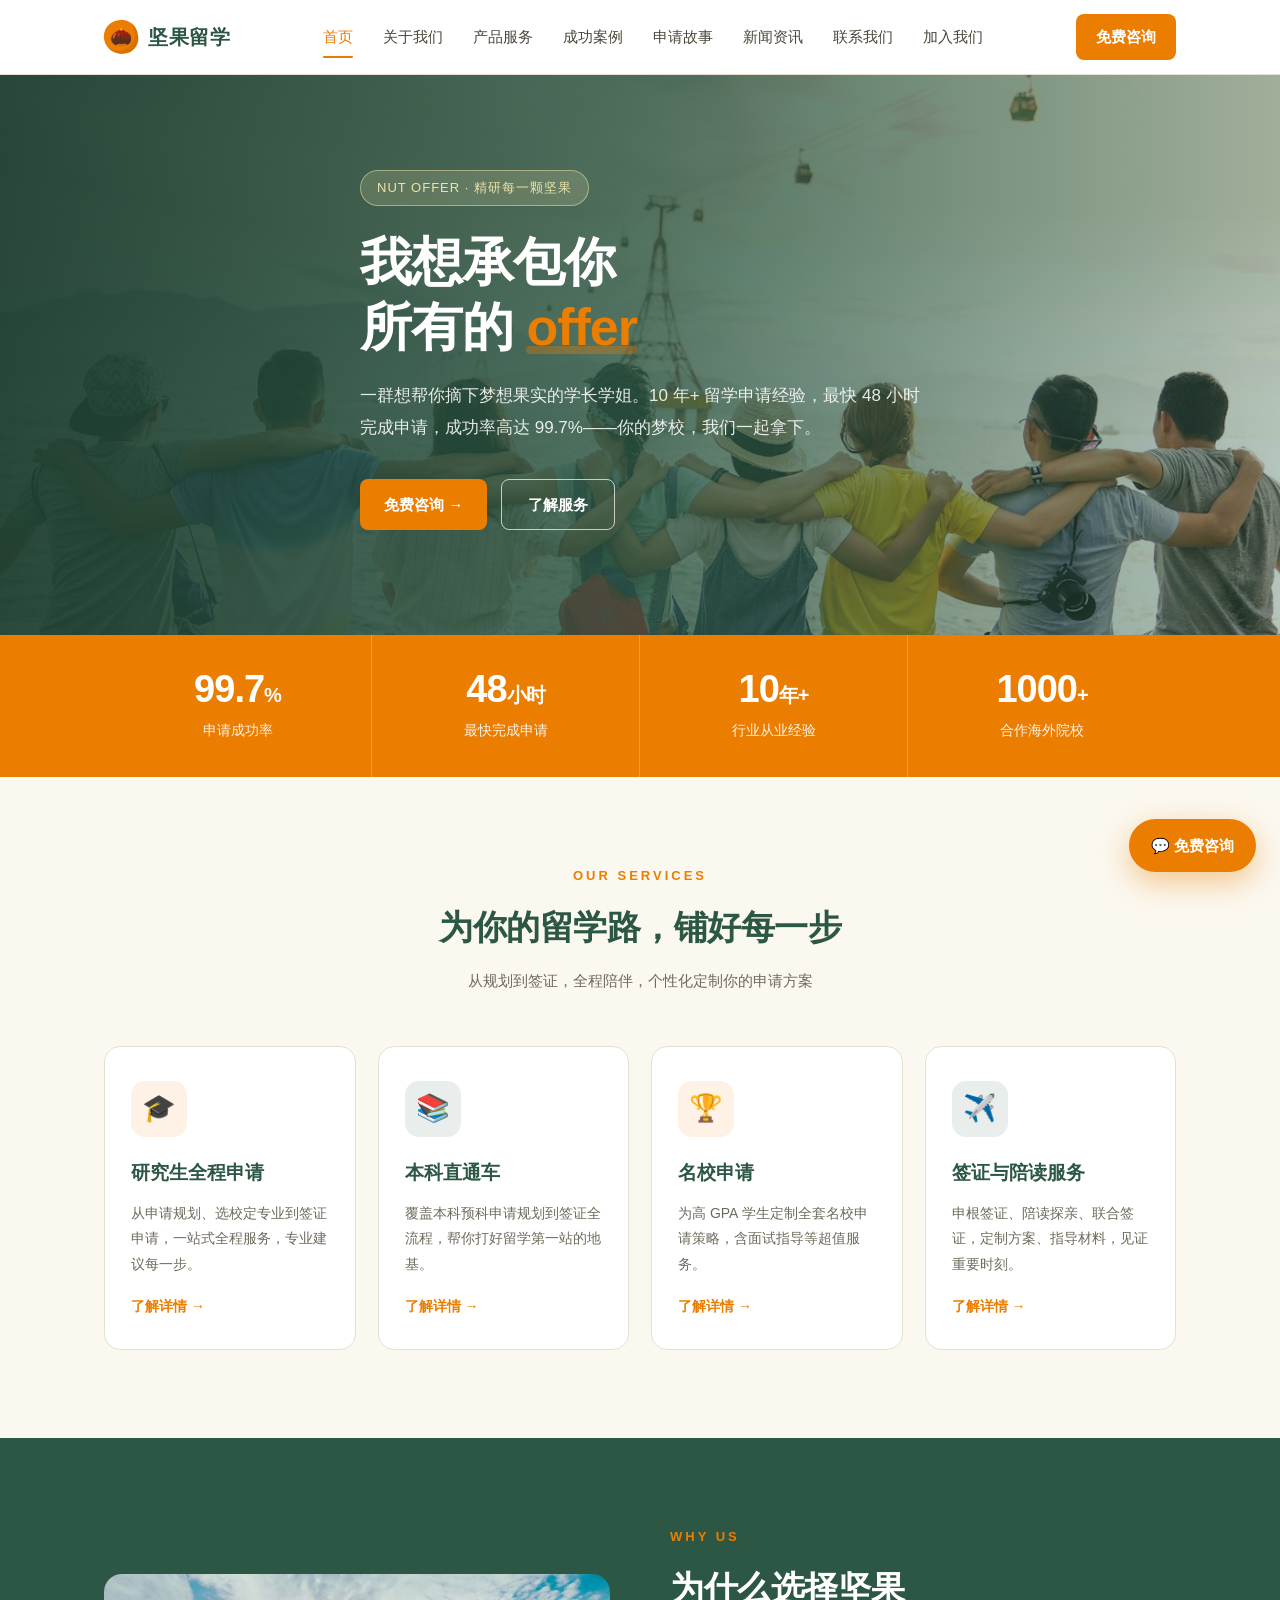
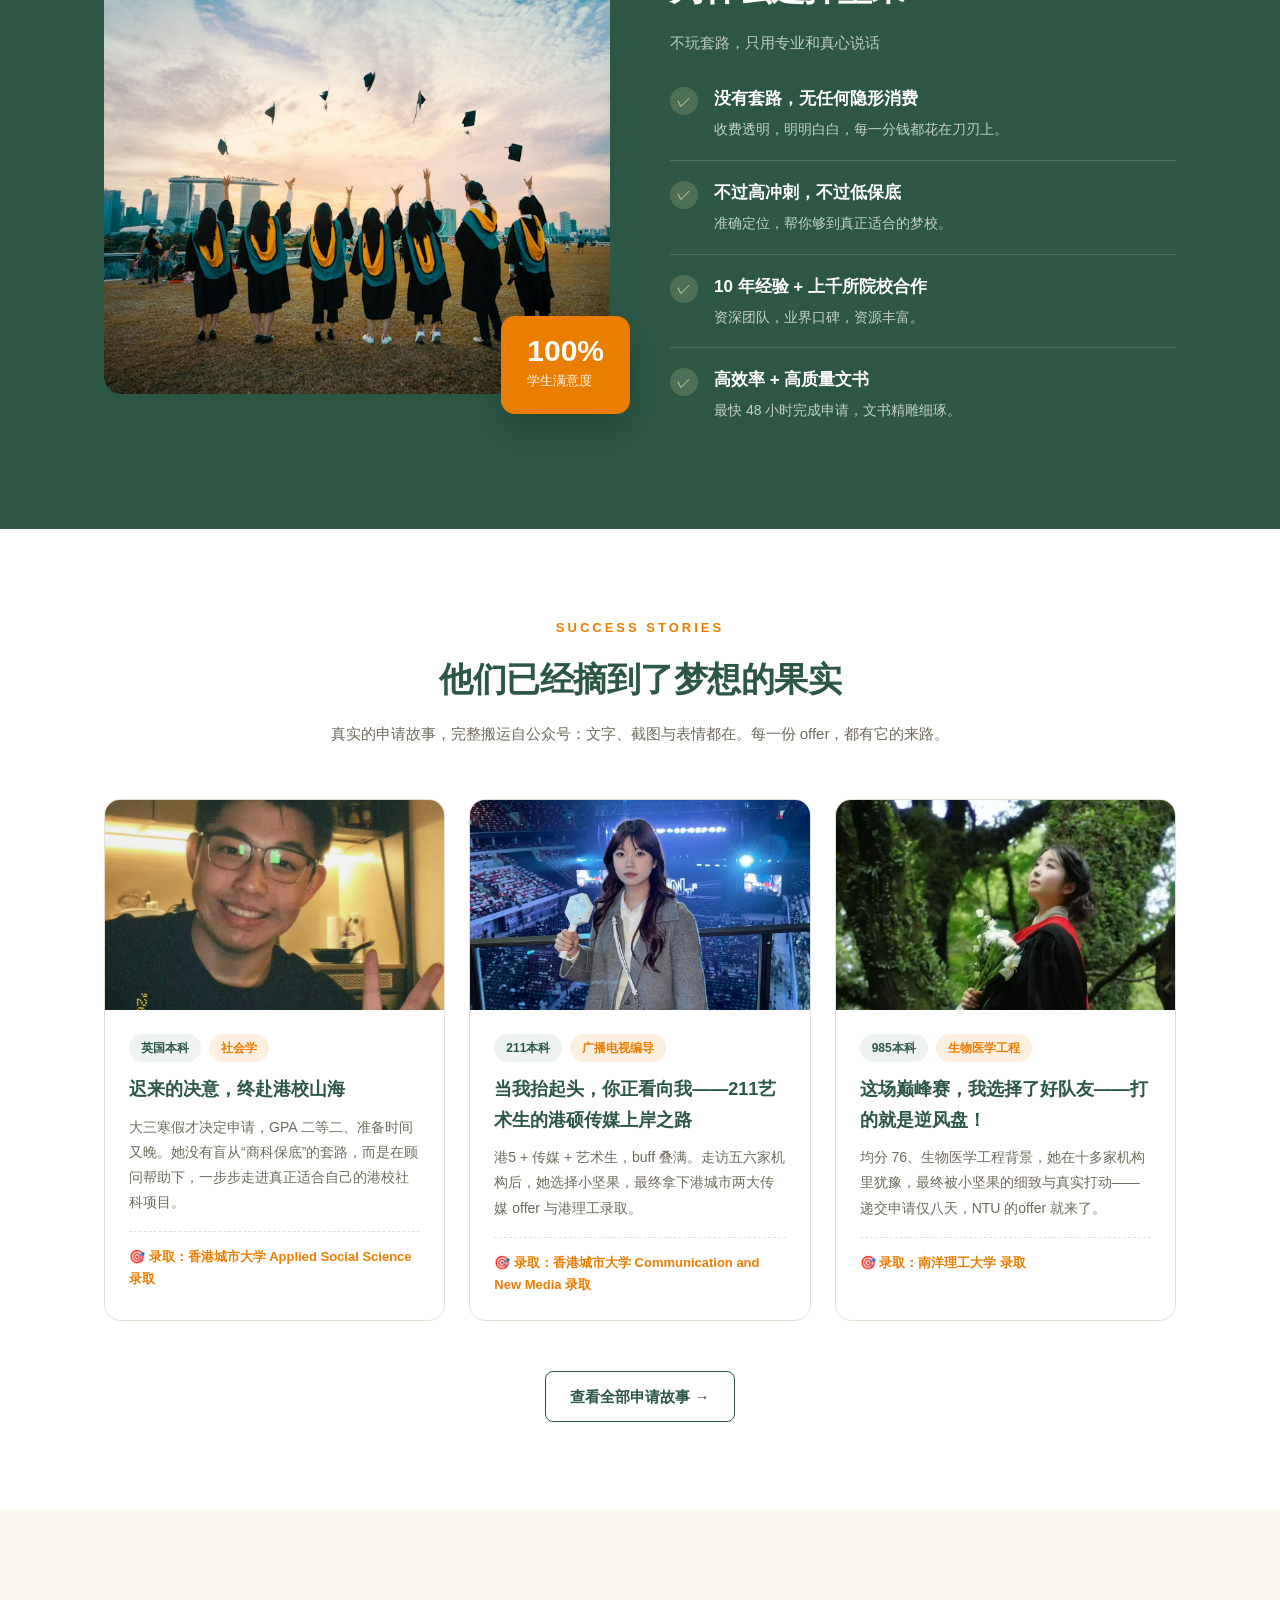
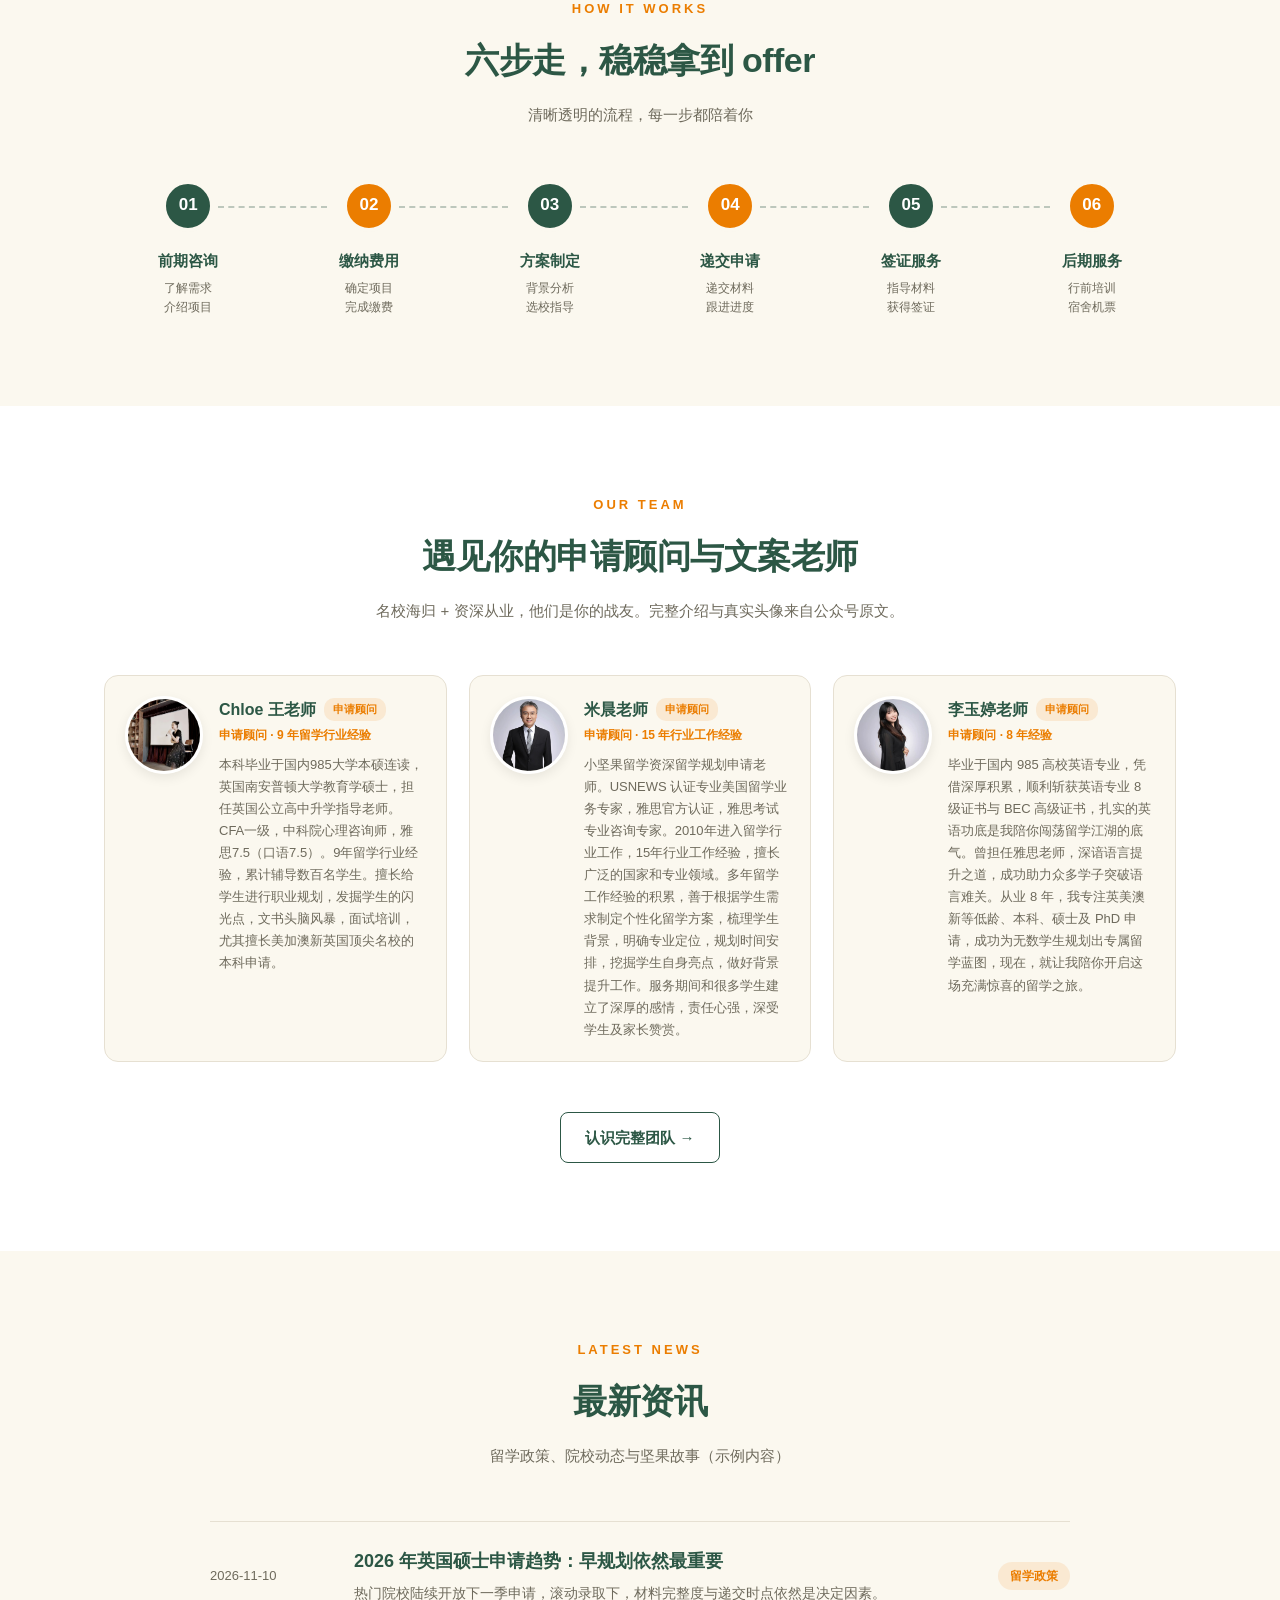
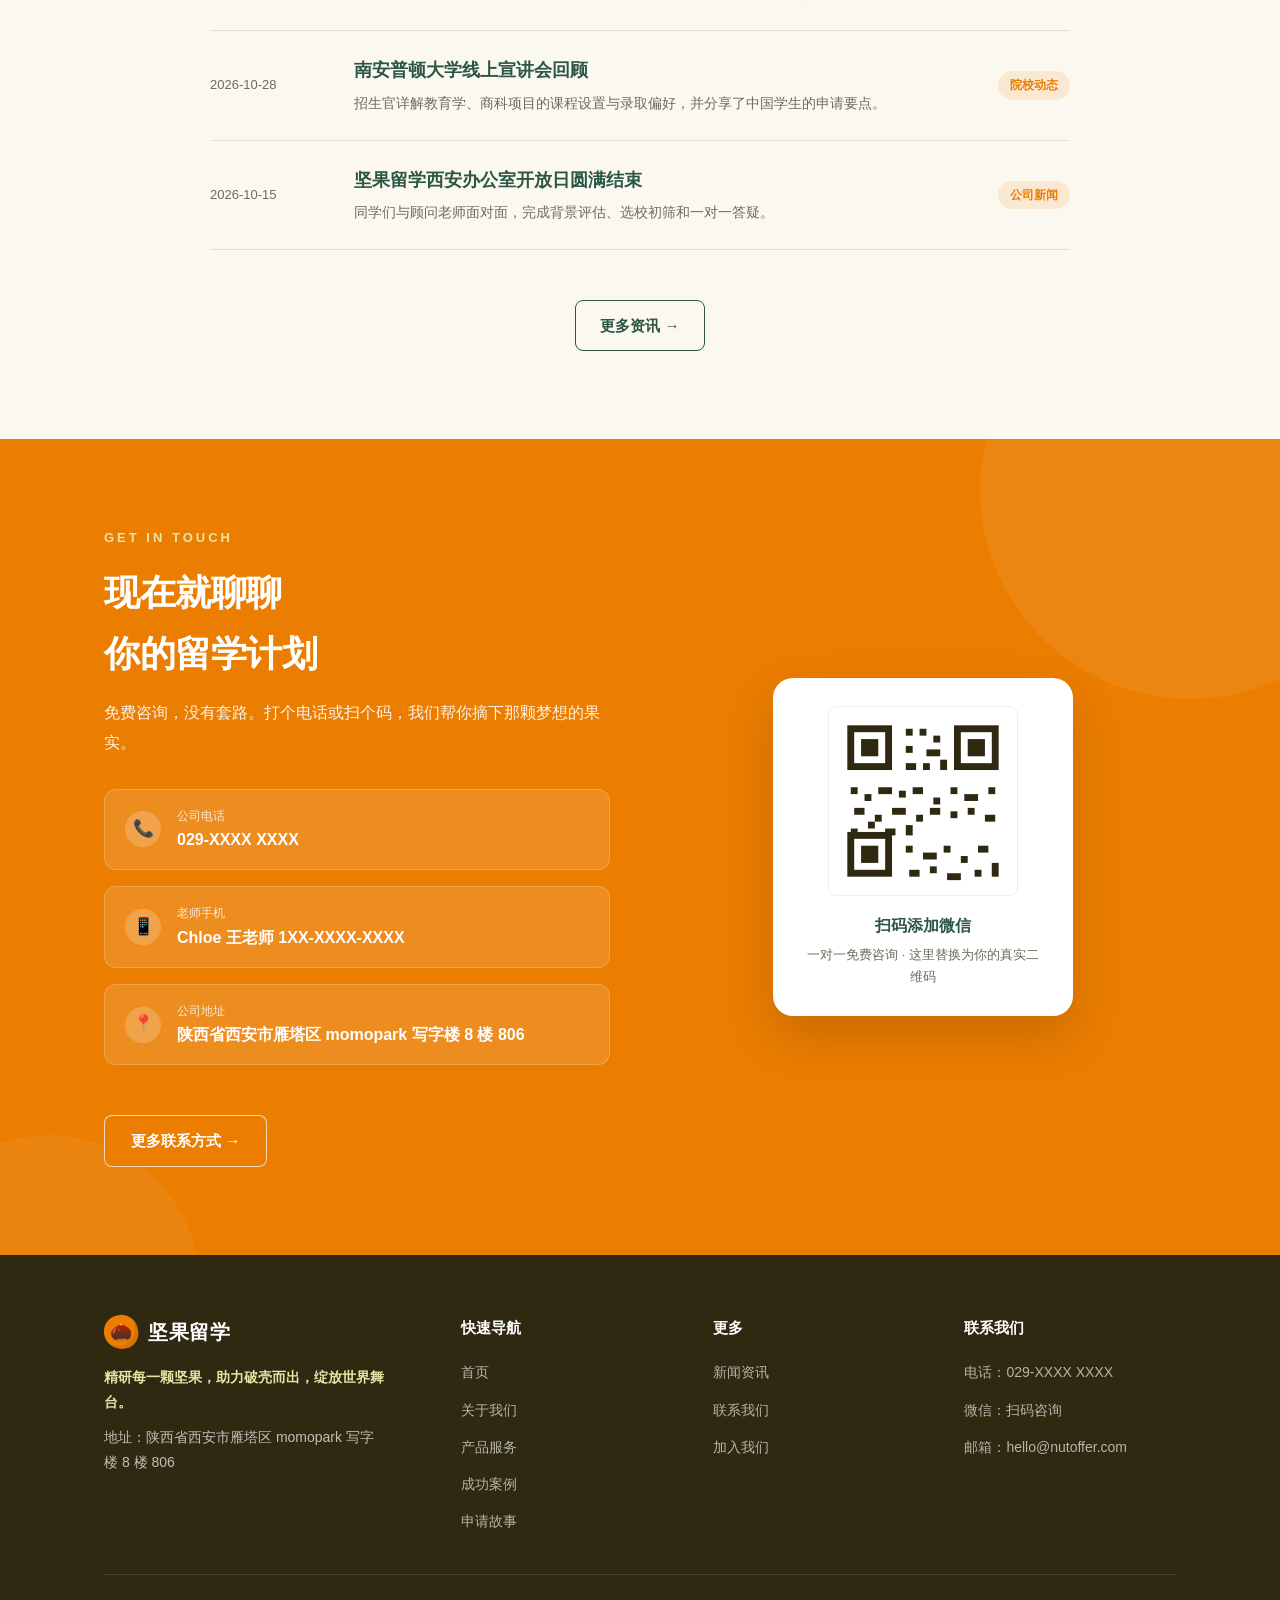
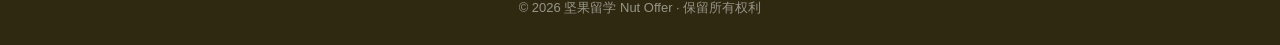
==== index.html @ 813d14d1 "初始化坚果留学官网：11篇故事素材与完整站点" ====
<!DOCTYPE html>
<html lang="zh-CN">
<head>
<meta charset="UTF-8">
<meta name="viewport" content="width=device-width, initial-scale=1.0">
<title>坚果留学 — 我想承包你所有的 offer</title>
<link rel="stylesheet" href="assets/css/style.css">
<script src="assets/js/components.js"></script>
<script src="assets/js/data.js"></script>
<script src="assets/js/main.js"></script>
</head>
<body>

<div id="site-header"></div>

<!-- Hero -->
<header class="hero" id="home">
  <img class="hero-bg" src="assets/hero.jpg" alt="年轻学生结伴看世界">
  <div class="hero-overlay"></div>
  <div class="wrap hero-inner">
    <span class="hero-tag">NUT OFFER · 精研每一颗坚果</span>
    <h1>我想承包你<br>所有的 <span class="hl">offer</span></h1>
    <p class="hero-desc">一群想帮你摘下梦想果实的学长学姐。10 年+ 留学申请经验，最快 48 小时完成申请，成功率高达 99.7%——你的梦校，我们一起拿下。</p>
    <div class="hero-btns">
      <a href="contact.html" class="btn">免费咨询 →</a>
      <a href="services.html" class="btn-ghost">了解服务</a>
    </div>
  </div>
</header>

<!-- 数据条 -->
<div class="stats">
  <div class="wrap stats-grid">
    <div class="stat"><div class="stat-num">99.7<small>%</small></div><div class="stat-label">申请成功率</div></div>
    <div class="stat"><div class="stat-num">48<small>小时</small></div><div class="stat-label">最快完成申请</div></div>
    <div class="stat"><div class="stat-num">10<small>年+</small></div><div class="stat-label">行业从业经验</div></div>
    <div class="stat"><div class="stat-num">1000<small>+</small></div><div class="stat-label">合作海外院校</div></div>
  </div>
</div>

<!-- 服务 -->
<section class="services" id="services">
  <div class="wrap">
    <div class="sec-head">
      <div class="sec-kicker">Our Services</div>
      <h2 class="sec-title">为你的留学路，铺好每一步</h2>
      <p class="sec-sub">从规划到签证，全程陪伴，个性化定制你的申请方案</p>
    </div>
    <div class="svc-grid">
      <a class="svc-card" href="services.html"><div class="svc-icon">🎓</div><h3>研究生全程申请</h3><p>从申请规划、选校定专业到签证申请，一站式全程服务，专业建议每一步。</p><span class="more">了解详情 →</span></a>
      <a class="svc-card" href="services.html"><div class="svc-icon">📚</div><h3>本科直通车</h3><p>覆盖本科预科申请规划到签证全流程，帮你打好留学第一站的地基。</p><span class="more">了解详情 →</span></a>
      <a class="svc-card" href="services.html"><div class="svc-icon">🏆</div><h3>名校申请</h3><p>为高 GPA 学生定制全套名校申请策略，含面试指导等超值服务。</p><span class="more">了解详情 →</span></a>
      <a class="svc-card" href="services.html"><div class="svc-icon">✈️</div><h3>签证与陪读服务</h3><p>申根签证、陪读探亲、联合签证，定制方案、指导材料，见证重要时刻。</p><span class="more">了解详情 →</span></a>
    </div>
  </div>
</section>

<!-- 为什么选择 -->
<section class="why" id="why">
  <div class="wrap why-grid">
    <div class="why-visual">
      <img src="assets/campus.jpg" alt="海外校园">
      <div class="why-badge"><b>100%</b><span>学生满意度</span></div>
    </div>
    <div>
      <div class="sec-kicker">Why Us</div>
      <h2 class="sec-title">为什么选择坚果</h2>
      <p class="sec-sub" style="margin-bottom:30px">不玩套路，只用专业和真心说话</p>
      <div class="why-list">
        <div class="why-item"><div class="why-check">✓</div><div><h4>没有套路，无任何隐形消费</h4><p>收费透明，明明白白，每一分钱都花在刀刃上。</p></div></div>
        <div class="why-item"><div class="why-check">✓</div><div><h4>不过高冲刺，不过低保底</h4><p>准确定位，帮你够到真正适合的梦校。</p></div></div>
        <div class="why-item"><div class="why-check">✓</div><div><h4>10 年经验 + 上千所院校合作</h4><p>资深团队，业界口碑，资源丰富。</p></div></div>
        <div class="why-item"><div class="why-check">✓</div><div><h4>高效率 + 高质量文书</h4><p>最快 48 小时完成申请，文书精雕细琢。</p></div></div>
      </div>
    </div>
  </div>
</section>

<!-- 成功案例 -->
<section class="cases" id="cases">
  <div class="wrap">
    <div class="sec-head">
      <div class="sec-kicker">Success Stories</div>
      <h2 class="sec-title">他们已经摘到了梦想的果实</h2>
      <p class="sec-sub">真实的申请故事，完整搬运自公众号：文字、截图与表情都在。每一份 offer，都有它的来路。</p>
    </div>
    <div class="case-grid" data-render="home-stories" data-limit="3"></div>
    <div class="center-cta"><a href="stories.html" class="btn btn-outline-green">查看全部申请故事 →</a></div>
  </div>
</section>

<!-- 服务流程 -->
<section class="flow" id="flow">
  <div class="wrap">
    <div class="sec-head">
      <div class="sec-kicker">How It Works</div>
      <h2 class="sec-title">六步走，稳稳拿到 offer</h2>
      <p class="sec-sub">清晰透明的流程，每一步都陪着你</p>
    </div>
    <div class="flow-grid">
      <div class="flow-step"><div class="flow-num">01</div><h4>前期咨询</h4><p>了解需求<br>介绍项目</p></div>
      <div class="flow-step"><div class="flow-num">02</div><h4>缴纳费用</h4><p>确定项目<br>完成缴费</p></div>
      <div class="flow-step"><div class="flow-num">03</div><h4>方案制定</h4><p>背景分析<br>选校指导</p></div>
      <div class="flow-step"><div class="flow-num">04</div><h4>递交申请</h4><p>递交材料<br>跟进进度</p></div>
      <div class="flow-step"><div class="flow-num">05</div><h4>签证服务</h4><p>指导材料<br>获得签证</p></div>
      <div class="flow-step"><div class="flow-num">06</div><h4>后期服务</h4><p>行前培训<br>宿舍机票</p></div>
    </div>
  </div>
</section>

<!-- 团队 -->
<section class="team" id="team">
  <div class="wrap">
    <div class="sec-head">
      <div class="sec-kicker">Our Team</div>
      <h2 class="sec-title">遇见你的申请顾问与文案老师</h2>
      <p class="sec-sub">名校海归 + 资深从业，他们是你的战友。完整介绍与真实头像来自公众号原文。</p>
    </div>
    <div class="team-grid" data-render="team" data-limit="3"></div>
    <div class="center-cta"><a href="about.html" class="btn btn-outline-green">认识完整团队 →</a></div>
  </div>
</section>

<!-- 新闻资讯预览 -->
<section class="news" id="news" style="background:var(--cream)">
  <div class="wrap">
    <div class="sec-head">
      <div class="sec-kicker">Latest News</div>
      <h2 class="sec-title">最新资讯</h2>
      <p class="sec-sub">留学政策、院校动态与坚果故事（示例内容）</p>
    </div>
    <div class="news-list" data-render="news" data-limit="3"></div>
    <div class="center-cta"><a href="news.html" class="btn btn-outline-green">更多资讯 →</a></div>
  </div>
</section>

<!-- 联系留资 -->
<section class="contact" id="contact">
  <div class="wrap contact-inner">
    <div>
      <div class="sec-kicker">Get In Touch</div>
      <h2 class="sec-title">现在就聊聊<br>你的留学计划</h2>
      <p class="contact-lead">免费咨询，没有套路。打个电话或扫个码，我们帮你摘下那颗梦想的果实。</p>
      <div class="contact-list">
        <div class="contact-row"><div class="ci">📞</div><div><div class="cl">公司电话</div><div class="cv" data-site="phone">029-XXXX XXXX</div></div></div>
        <div class="contact-row"><div class="ci">📱</div><div><div class="cl">老师手机</div><div class="cv" data-site="teacherPhone">Chloe 王老师 1XX-XXXX-XXXX</div></div></div>
        <div class="contact-row"><div class="ci">📍</div><div><div class="cl">公司地址</div><div class="cv" data-site="address">西安市雁塔区 momopark 写字楼 8 楼 806</div></div></div>
      </div>
      <div class="center-cta" style="text-align:left"><a href="contact.html" class="btn btn-ghost">更多联系方式 →</a></div>
    </div>
    <div class="qr-card">
      <div class="qr-box" data-qr></div>
      <div class="qr-title" data-site="wechatTitle">扫码添加微信</div>
      <div class="qr-sub" data-site="wechatTip">一对一免费咨询 · 这里替换为你的真实二维码</div>
    </div>
  </div>
</section>

<div id="site-footer"></div>

</body>
</html>
---- assets/css/style.css ----
/* ============================================================
   坚果留学 Nut Offer — 全站共享样式
   设计系统来自 PROJECT_BRIEF.md，勿随意改色值
   ============================================================ */
:root{
  --orange:#EB7D00;
  --orange-dark:#C96800;
  --green:#2C5745;
  --green-deep:#1E4032;
  --vanilla:#EBE3A7;
  --brown:#2E2910;
  --cream:#FBF8EF;
  --white:#FFFFFF;
  --ink:#2E2910;
  --muted:#6E6A5C;
  --line:#E6E0D2;
  --radius-card:16px;
  --radius-btn:8px;
}
*{margin:0;padding:0;box-sizing:border-box}
html{scroll-behavior:smooth}
body{
  font-family:"PingFang SC","Microsoft YaHei","Hiragino Sans GB",-apple-system,BlinkMacSystemFont,"Segoe UI",sans-serif;
  color:var(--ink);background:var(--white);line-height:1.7;-webkit-font-smoothing:antialiased;
}
img{display:block;max-width:100%}
a{text-decoration:none;color:inherit}
ul{list-style:none}
.wrap{max-width:1120px;margin:0 auto;padding:0 24px}
section{padding:88px 0}

/* ---------- 通用按钮 ---------- */
.btn{
  display:inline-flex;align-items:center;justify-content:center;gap:8px;
  background:var(--orange);color:#fff;padding:12px 24px;border-radius:var(--radius-btn);
  font-size:15px;font-weight:700;border:none;cursor:pointer;
  transition:transform .2s,background .2s;
}
.btn:hover{background:var(--orange-dark);transform:translateY(-2px)}
.btn-sm{padding:10px 20px;font-size:14px}
.btn-ghost{
  display:inline-flex;align-items:center;justify-content:center;
  border:1.5px solid rgba(255,255,255,.7);color:#fff;
  padding:12px 26px;border-radius:var(--radius-btn);font-size:15px;font-weight:600;
  transition:background .2s;
}
.btn-ghost:hover{background:rgba(255,255,255,.12)}
.btn-green{background:var(--green)}
.btn-green:hover{background:var(--green-deep)}
.btn-outline-green{border:1.5px solid var(--green);color:var(--green);background:transparent}
.btn-outline-green:hover{background:var(--green);color:#fff}

/* ---------- 顶部导航 ---------- */
.nav{
  position:sticky;top:0;z-index:50;background:rgba(255,255,255,.96);
  backdrop-filter:blur(10px);border-bottom:1px solid var(--line);
}
.nav-inner{display:flex;align-items:center;justify-content:space-between;height:74px}
.logo{display:flex;align-items:center;gap:10px;font-size:20px;font-weight:800;letter-spacing:.5px;color:var(--green)}
.logo-mark{
  width:34px;height:34px;border-radius:50% 50% 46% 54%;background:var(--orange);
  display:flex;align-items:center;justify-content:center;color:#fff;font-size:18px;
  transform:rotate(-12deg);box-shadow:inset -3px -4px 0 rgba(0,0,0,.08);
}
.logo-mark span{transform:rotate(12deg)}
.menu{display:flex;gap:30px;align-items:center}
.menu a{font-size:15px;color:#4A4638;font-weight:500;transition:color .2s;position:relative}
.menu a:hover,.menu a.active{color:var(--orange)}
.menu a.active::after{
  content:"";position:absolute;left:0;right:0;bottom:-8px;height:2px;background:var(--orange);border-radius:2px;
}
.nav .btn{padding:10px 20px}
.menu-toggle{display:none;background:none;border:none;font-size:26px;color:var(--green);cursor:pointer}

/* ---------- 首页 Hero ---------- */
.hero{position:relative;min-height:560px;display:flex;align-items:center;overflow:hidden}
.hero-bg{position:absolute;inset:0;width:100%;height:100%;object-fit:cover;object-position:center 42%}
.hero-overlay{position:absolute;inset:0;background:linear-gradient(90deg,rgba(30,64,50,.94) 0%,rgba(44,87,69,.82) 48%,rgba(44,87,69,.35) 100%)}
.hero-inner{position:relative;z-index:2;padding:90px 0 100px;color:#fff}
.hero-tag{
  display:inline-block;background:rgba(235,227,167,.18);border:1px solid rgba(235,227,167,.5);
  color:var(--vanilla);padding:6px 16px;border-radius:30px;font-size:13px;letter-spacing:1px;margin-bottom:24px;
}
.hero h1{font-size:52px;line-height:1.25;font-weight:800;letter-spacing:-1px;margin-bottom:20px}
.hero h1 .hl{color:var(--orange);position:relative;white-space:nowrap}
.hero h1 .hl::after{content:"";position:absolute;left:0;right:0;bottom:2px;height:8px;background:rgba(235,125,0,.35);border-radius:4px;z-index:-1}
.hero-desc{font-size:17px;color:rgba(255,255,255,.88);max-width:560px;margin-bottom:34px;line-height:1.9}
.hero-btns{display:flex;gap:14px;flex-wrap:wrap}

/* ---------- 内页 Banner ---------- */
.page-hero{
  position:relative;color:#fff;padding:78px 0 68px;overflow:hidden;
  background:linear-gradient(120deg,var(--green-deep) 0%,var(--green) 62%,#3C6B57 100%);
}
.page-hero::after{
  content:"";position:absolute;width:420px;height:420px;border-radius:50%;
  background:rgba(235,227,167,.07);right:-120px;top:-180px;
}
.page-hero .wrap{position:relative;z-index:2}
.crumb{font-size:13px;color:rgba(255,255,255,.7);margin-bottom:18px}
.crumb a{color:var(--vanilla)}
.page-hero h1{font-size:42px;font-weight:800;letter-spacing:-.5px;margin-bottom:14px}
.page-hero p{font-size:16px;color:rgba(255,255,255,.82);max-width:720px;line-height:1.9}
.page-hero .hero-tag{margin-bottom:20px}

/* ---------- 数据条 ---------- */
.stats{background:var(--orange);color:#fff}
.stats-grid{display:grid;grid-template-columns:repeat(4,1fr)}
.stat{padding:34px 20px;text-align:center;border-right:1px solid rgba(255,255,255,.25)}
.stat:last-child{border-right:none}
.stat-num{font-size:38px;font-weight:800;line-height:1.1;letter-spacing:-1px}
.stat-num small{font-size:20px;font-weight:600}
.stat-label{font-size:14px;color:rgba(255,255,255,.9);margin-top:8px}

/* ---------- 区块标题 ---------- */
.sec-head{text-align:center;margin-bottom:52px}
.sec-kicker{color:var(--orange);font-size:13px;font-weight:800;letter-spacing:3px;text-transform:uppercase;margin-bottom:12px}
.sec-title{font-size:34px;font-weight:800;color:var(--green);letter-spacing:-.5px}
.sec-sub{color:var(--muted);font-size:15px;margin-top:12px}

/* ---------- 服务卡片 ---------- */
.services{background:var(--cream)}
.svc-grid{display:grid;grid-template-columns:repeat(4,1fr);gap:22px}
.svc-card{
  background:#fff;border-radius:var(--radius-card);padding:34px 26px 30px;border:1px solid var(--line);
  transition:transform .25s,box-shadow .25s,border-color .25s;position:relative;overflow:hidden;
}
.svc-card::before{content:"";position:absolute;top:0;left:0;right:0;height:4px;background:var(--orange);transform:scaleX(0);transform-origin:left;transition:transform .3s}
.svc-card:hover{transform:translateY(-6px);box-shadow:0 18px 40px rgba(46,41,16,.08);border-color:transparent}
.svc-card:hover::before{transform:scaleX(1)}
.svc-icon{width:56px;height:56px;border-radius:14px;background:rgba(235,125,0,.1);color:var(--orange);display:flex;align-items:center;justify-content:center;font-size:27px;margin-bottom:20px}
.svc-card:nth-child(2) .svc-icon,.svc-card:nth-child(4) .svc-icon{background:rgba(44,87,69,.1);color:var(--green)}
.svc-card h3{font-size:19px;margin-bottom:12px;color:var(--green)}
.svc-card p{font-size:14px;color:var(--muted);line-height:1.8}
.svc-card .more{display:inline-block;margin-top:18px;color:var(--orange);font-size:14px;font-weight:700}

/* ---------- 为什么选择 ---------- */
.why{background:var(--green);color:#fff}
.why .sec-title{color:#fff}
.why .sec-sub{color:rgba(255,255,255,.7)}
.why-grid{display:grid;grid-template-columns:1fr 1fr;gap:60px;align-items:center}
.why-visual{position:relative}
.why-visual img{border-radius:18px;width:100%;height:420px;object-fit:cover}
.why-badge{position:absolute;bottom:-20px;right:-20px;background:var(--orange);color:#fff;border-radius:14px;padding:20px 26px;box-shadow:0 16px 36px rgba(0,0,0,.18)}
.why-badge b{display:block;font-size:30px;line-height:1}
.why-badge span{font-size:13px;color:rgba(255,255,255,.9)}
.why-list{display:grid;gap:18px}
.why-item{display:flex;gap:16px;align-items:flex-start;padding-bottom:18px;border-bottom:1px solid rgba(255,255,255,.14)}
.why-item:last-child{border-bottom:none}
.why-check{flex:none;width:28px;height:28px;border-radius:50%;background:rgba(235,227,167,.18);color:var(--vanilla);display:flex;align-items:center;justify-content:center;font-size:14px;margin-top:2px}
.why-item h4{font-size:17px;margin-bottom:4px}
.why-item p{font-size:14px;color:rgba(255,255,255,.72)}

/* ---------- 案例卡片 ---------- */
.cases{background:#fff}
.case-grid{display:grid;grid-template-columns:repeat(3,1fr);gap:24px}
.case-card{border-radius:var(--radius-card);overflow:hidden;border:1px solid var(--line);background:#fff;transition:transform .25s,box-shadow .25s}
.case-card:hover{transform:translateY(-5px);box-shadow:0 16px 36px rgba(46,41,16,.09)}
.case-img{height:210px;object-fit:cover;width:100%}
.case-body{padding:24px}
.case-tags{display:flex;gap:8px;flex-wrap:wrap;margin-bottom:12px}
.tag{background:rgba(44,87,69,.08);color:var(--green);font-size:12px;padding:4px 12px;border-radius:20px;font-weight:600}
.tag.orange{background:rgba(235,125,0,.12);color:var(--orange)}
.case-body h3{font-size:18px;margin-bottom:10px;color:var(--green)}
.case-body p{font-size:14px;color:var(--muted);line-height:1.8}
.case-offer{margin-top:16px;padding-top:14px;border-top:1px dashed var(--line);font-size:13px;color:var(--orange);font-weight:700}
.story-home-card h3 a{color:inherit;text-decoration:none}
.story-home-card h3 a:hover{color:var(--orange)}

/* ---------- 服务流程 ---------- */
.flow{background:var(--cream)}
.flow-grid{display:grid;grid-template-columns:repeat(6,1fr);gap:12px;position:relative}
.flow-step{text-align:center;position:relative;padding:0 4px}
.flow-step:not(:last-child)::after{content:"";position:absolute;top:26px;left:calc(50% + 30px);width:calc(100% - 60px);border-top:2px dashed rgba(44,87,69,.3)}
.flow-num{width:52px;height:52px;margin:0 auto 16px;border-radius:50%;background:var(--green);color:#fff;display:flex;align-items:center;justify-content:center;font-size:17px;font-weight:800;position:relative;z-index:2;border:4px solid var(--cream)}
.flow-step:nth-child(even) .flow-num{background:var(--orange)}
.flow-step h4{font-size:15px;color:var(--green);margin-bottom:6px}
.flow-step p{font-size:12px;color:var(--muted);line-height:1.6}

/* ---------- 团队 ---------- */
.team{background:#fff}
.team-grid{display:grid;grid-template-columns:repeat(3,1fr);gap:22px}
.member{display:flex;gap:16px;padding:20px;border:1px solid var(--line);border-radius:14px;background:var(--cream)}
.member img{width:78px;height:78px;border-radius:50%;object-fit:cover;flex:none;border:3px solid #fff;box-shadow:0 4px 12px rgba(0,0,0,.08)}
.member h4{font-size:16px;color:var(--green);display:flex;align-items:center;gap:8px;flex-wrap:wrap}
.member-badge{font-size:11px;font-weight:700;padding:2px 9px;border-radius:10px;background:rgba(235,125,0,.12);color:var(--orange)}
.member .role{font-size:12px;color:var(--orange);font-weight:700;margin:2px 0 8px}
.member p{font-size:13px;color:var(--muted);line-height:1.7}
.member .avatar{
  width:78px;height:78px;border-radius:50%;flex:none;display:flex;align-items:center;justify-content:center;
  background:var(--green);color:#fff;font-size:22px;font-weight:800;border:3px solid #fff;
}
.notice{background:rgba(235,125,0,.08);border-left:4px solid var(--orange);color:var(--muted);font-size:13px;padding:12px 16px;border-radius:0 8px 8px 0;margin-top:26px}

/* ---------- 联系 ---------- */
.contact{background:var(--orange);color:#fff;position:relative;overflow:hidden}
.contact::before{content:"";position:absolute;width:420px;height:420px;border-radius:50%;background:rgba(255,255,255,.07);right:-120px;top:-160px}
.contact::after{content:"";position:absolute;width:300px;height:300px;border-radius:50%;background:rgba(255,255,255,.06);left:-100px;bottom:-180px}
.contact-inner{position:relative;z-index:2;display:grid;grid-template-columns:1fr 1fr;gap:60px;align-items:center}
.contact .sec-kicker{color:var(--vanilla)}
.contact .sec-title{color:#fff;font-size:36px}
.contact-lead{color:rgba(255,255,255,.9);font-size:16px;margin:14px 0 30px;line-height:1.9}
.contact-list{display:grid;gap:16px}
.contact-row{display:flex;align-items:center;gap:16px;background:rgba(255,255,255,.12);border:1px solid rgba(255,255,255,.2);padding:16px 20px;border-radius:12px}
.contact-row .ci{width:36px;height:36px;border-radius:50%;background:rgba(255,255,255,.2);display:flex;align-items:center;justify-content:center;font-size:17px;flex:none}
.contact-row .cl{font-size:12px;color:rgba(255,255,255,.8)}
.contact-row .cv{font-size:16px;font-weight:700}
.qr-card{background:#fff;border-radius:20px;padding:28px;text-align:center;box-shadow:0 20px 50px rgba(0,0,0,.15);max-width:300px;margin:0 auto;width:100%}
.qr-box{width:190px;height:190px;margin:0 auto 16px;background:#fff;border:1px solid #eee;border-radius:8px;padding:8px}
.qr-title{font-size:16px;color:var(--green);font-weight:800}
.qr-sub{font-size:13px;color:var(--muted);margin-top:4px}

/* ---------- 页脚 ---------- */
.footer{background:var(--brown);color:rgba(255,255,255,.7);padding:60px 0 26px}
.footer-grid{display:grid;grid-template-columns:1.5fr 1fr 1fr 1fr;gap:40px;margin-bottom:40px}
.footer-brand .logo{color:#fff;margin-bottom:16px}
.footer-brand p{font-size:14px;line-height:1.8;max-width:280px}
.footer h5{color:#fff;font-size:15px;margin-bottom:18px}
.footer ul{display:grid;gap:10px}
.footer ul a{font-size:14px;color:rgba(255,255,255,.65);transition:color .2s}
.footer ul a:hover{color:var(--orange)}
.footer-bottom{border-top:1px solid rgba(255,255,255,.12);padding-top:22px;text-align:center;font-size:13px;color:rgba(255,255,255,.5)}
.footer-slogan{color:var(--vanilla);font-weight:600}

/* ---------- 悬浮咨询 ---------- */
.float-cta{
  position:fixed;right:24px;bottom:28px;z-index:60;background:var(--orange);color:#fff;border-radius:30px;
  padding:14px 22px;font-size:15px;font-weight:700;box-shadow:0 10px 30px rgba(235,125,0,.4);
  display:flex;align-items:center;gap:8px;transition:transform .2s;
}
.float-cta:hover{transform:translateY(-3px)}

/* ============================================================
   内页通用组件
   ============================================================ */
.split{display:grid;grid-template-columns:1fr 1fr;gap:60px;align-items:center}
.prose h3{font-size:22px;color:var(--green);margin:28px 0 12px}
.prose h3:first-child{margin-top:0}
.prose p{font-size:15px;color:var(--muted);line-height:2;margin-bottom:14px}
.prose ul{margin:10px 0 16px}
.prose li{font-size:15px;color:var(--muted);line-height:2;padding-left:22px;position:relative}
.prose li::before{content:"✓";position:absolute;left:0;color:var(--orange);font-weight:800}
.value-grid{display:grid;grid-template-columns:repeat(3,1fr);gap:20px}
.value-card{background:#fff;border:1px solid var(--line);border-radius:var(--radius-card);padding:28px;text-align:center}
.value-card .v-icon{font-size:30px;margin-bottom:12px}
.value-card h4{color:var(--green);font-size:17px;margin-bottom:8px}
.value-card p{font-size:13px;color:var(--muted)}
.center-cta{text-align:center;margin-top:50px}

/* 服务详情页 */
.service-detail{display:grid;grid-template-columns:1fr 1fr;gap:50px;align-items:center;padding:46px 0;border-bottom:1px solid var(--line)}
.service-detail:last-child{border-bottom:none}
.service-detail:nth-child(even) .sd-visual{order:2}
.sd-visual{background:var(--cream);border-radius:18px;height:260px;display:flex;align-items:center;justify-content:center;font-size:76px}
.sd-body .sd-no{color:var(--orange);font-weight:800;font-size:13px;letter-spacing:2px;margin-bottom:10px}
.sd-body h3{font-size:25px;color:var(--green);margin-bottom:14px}
.sd-body p{font-size:15px;color:var(--muted);line-height:1.9;margin-bottom:12px}
.sd-body ul li{font-size:14px;color:var(--muted);padding-left:20px;position:relative;line-height:2}
.sd-body ul li::before{content:"•";position:absolute;left:2px;color:var(--orange);font-weight:800}

/* FAQ */
.faq{max-width:820px;margin:0 auto}
.faq-item{background:#fff;border:1px solid var(--line);border-radius:12px;margin-bottom:12px;overflow:hidden}
.faq-q{width:100%;text-align:left;background:none;border:none;padding:18px 22px;font-size:16px;font-weight:700;color:var(--green);cursor:pointer;display:flex;justify-content:space-between;align-items:center}
.faq-q span:last-child{color:var(--orange);font-size:20px;transition:transform .2s}
.faq-item.open .faq-q span:last-child{transform:rotate(45deg)}
.faq-a{display:none;padding:0 22px 20px;font-size:14px;color:var(--muted);line-height:1.9}
.faq-item.open .faq-a{display:block}

/* 筛选条 */
.filter-bar{display:flex;flex-wrap:wrap;gap:10px;justify-content:center;margin-bottom:38px}
.filter-btn{background:#fff;border:1px solid var(--line);color:var(--muted);padding:8px 18px;border-radius:30px;font-size:14px;cursor:pointer;transition:all .2s}
.filter-btn:hover{border-color:var(--orange);color:var(--orange)}
.filter-btn.active{background:var(--green);border-color:var(--green);color:#fff}
.filter-hint{text-align:center;font-size:13px;color:var(--muted);margin-top:26px}
.card-hidden{display:none !important}

/* 新闻列表 */
.news-list{display:grid;gap:0;max-width:860px;margin:0 auto}
.news-item{display:grid;grid-template-columns:120px 1fr auto;gap:24px;align-items:center;padding:24px 0;border-bottom:1px solid var(--line)}
.news-item:first-child{border-top:1px solid var(--line)}
.news-date{font-size:13px;color:var(--muted)}
.news-item h3{font-size:18px;color:var(--green);margin-bottom:6px}
.news-item h3 a:hover{color:var(--orange)}
.news-item p{font-size:14px;color:var(--muted)}
.news-cat{font-size:12px;padding:4px 12px;border-radius:20px;background:rgba(235,125,0,.12);color:var(--orange);font-weight:700;white-space:nowrap}

/* 文章详情 */
.article{max-width:820px;margin:0 auto}
.article-meta{color:var(--muted);font-size:14px;margin-bottom:26px;padding-bottom:18px;border-bottom:1px solid var(--line)}
.article-meta .news-cat{margin-right:12px}
.article-body p{font-size:16px;color:#4A4638;line-height:2;margin-bottom:20px}
.article-body h2{font-size:22px;color:var(--green);margin:32px 0 14px}
.article-body blockquote{border-left:4px solid var(--orange);background:var(--cream);padding:18px 22px;margin:24px 0;color:var(--muted);border-radius:0 10px 10px 0}
.article-back{display:inline-block;margin-top:34px;color:var(--orange);font-weight:700}

/* 招聘岗位 */
.job-list{display:grid;gap:18px;max-width:900px;margin:0 auto}
.job-card{background:#fff;border:1px solid var(--line);border-radius:var(--radius-card);padding:26px 28px}
.job-head{display:flex;justify-content:space-between;align-items:center;gap:16px;margin-bottom:10px}
.job-head h3{font-size:20px;color:var(--green)}
.job-tags{display:flex;gap:8px;flex-wrap:wrap}
.job-card p{font-size:14px;color:var(--muted);line-height:1.9;margin:6px 0}
.job-card .job-apply{margin-top:16px;font-size:14px;color:var(--orange);font-weight:700}

/* ---------- 申请故事 ---------- */
.stories{background:#fff}
.stories.featured{background:var(--cream)}
.stories.featured .sec-head{text-align:left;margin-bottom:34px}
.story-card{
  display:grid;grid-template-columns:300px 1fr;background:#fff;border:1px solid var(--line);
  border-radius:var(--radius-card);overflow:hidden;transition:transform .25s,box-shadow .25s;
}
.story-card:hover{transform:translateY(-4px);box-shadow:0 18px 40px rgba(46,41,16,.09)}
.story-cover{display:block;height:100%;min-height:260px;overflow:hidden;background:var(--green)}
.story-cover img{width:100%;height:100%;object-fit:cover;object-position:top center;transition:transform .4s}
.story-card:hover .story-cover img{transform:scale(1.03)}
.story-card-body{padding:28px 34px;display:flex;flex-direction:column;justify-content:center}
.story-card-body .story-tags{margin-bottom:14px}
.story-card h3{font-size:25px;line-height:1.4;color:var(--green);margin-bottom:12px}
.story-card h3 a:hover{color:var(--orange)}
.story-excerpt{font-size:15px;color:var(--muted);line-height:1.9;margin-bottom:16px}
.story-mini-bg{font-size:13px;color:var(--muted);background:var(--cream);border-radius:8px;padding:10px 14px;margin-bottom:18px}
.story-mini-bg strong{color:var(--green)}
.story-more{color:var(--orange);font-weight:800;font-size:15px;align-self:flex-start}
.story-list-grid{display:grid;gap:24px;max-width:960px;margin:0 auto}

/* 申请故事详情 */
.story-wrap{max-width:880px;margin:0 auto}
.story-detail-head{text-align:center;margin-bottom:34px}
.story-detail-head h1{font-size:38px;line-height:1.4;color:var(--green);margin-bottom:14px}
.story-source{font-size:14px;color:var(--muted);margin-bottom:16px}
.story-source a{color:var(--orange);font-weight:700}
.story-detail-head .story-tags{justify-content:center}
.story-tags{display:flex;gap:8px;flex-wrap:wrap}
.story-bg-card{
  display:grid;grid-template-columns:1fr 1.5fr;gap:30px;background:var(--cream);
  border-left:4px solid var(--orange);border-radius:14px;padding:26px 30px;margin-bottom:44px;
}
.story-bg-card h4{font-size:15px;color:var(--green);margin-bottom:10px}
.story-bg-card p,.story-bg-card li{font-size:14px;color:var(--muted);line-height:1.9}
.story-bg-card li{padding-left:18px;position:relative}
.story-bg-card li::before{content:"✓";position:absolute;left:0;color:var(--orange);font-weight:800}
.story-body{max-width:677px;margin:0 auto;font-size:17px;line-height:1.8;color:#3e3e3e;letter-spacing:.3px;font-family:"PingFang SC","Microsoft YaHei UI","Microsoft YaHei",system-ui,-apple-system,"Helvetica Neue",Arial,sans-serif}
.story-body p{margin:0 0 20px}
.story-body h2{font-size:21px;color:var(--green);margin:34px 0 16px;padding:0;border:none}
.story-body h3{font-size:19px;color:var(--orange);margin:28px 0 14px}
.story-figure{margin:26px 0;text-align:center}
.story-figure img{display:block;width:auto;max-width:100%;height:auto;margin:0 auto}
.story-end{text-align:center;margin-top:54px;padding-top:28px;border-top:1px solid var(--line)}
.story-end p{font-size:13px;color:var(--muted);margin-bottom:20px;line-height:1.8}

/* ---------- 响应式 ---------- */
@media(max-width:980px){
  .svc-grid{grid-template-columns:repeat(2,1fr)}
  .case-grid{grid-template-columns:repeat(2,1fr)}
  .team-grid{grid-template-columns:repeat(2,1fr)}
  .flow-grid{grid-template-columns:repeat(3,1fr);gap:28px 12px}
  .flow-step:not(:last-child)::after{display:none}
  .value-grid{grid-template-columns:repeat(2,1fr)}
  .service-detail,.split{grid-template-columns:1fr;gap:28px}
  .service-detail:nth-child(even) .sd-visual{order:0}
  .footer-grid{grid-template-columns:1fr 1fr;gap:30px}
}
@media(max-width:760px){
  .menu-toggle{display:block}
  .menu{display:none;position:absolute;top:74px;left:0;right:0;background:#fff;flex-direction:column;align-items:stretch;padding:10px 24px 20px;gap:0;border-bottom:1px solid var(--line);box-shadow:0 12px 24px rgba(0,0,0,.06)}
  .menu.open{display:flex}
  .menu a{padding:13px 0;border-bottom:1px solid var(--line);font-size:15px}
  .menu a.active::after{display:none}
  .nav .btn{display:none}
  .hero{min-height:520px}
  .hero-inner{padding:76px 0 84px}
  .hero h1{font-size:36px}
  .hero-desc{font-size:15px}
  .stats-grid{grid-template-columns:repeat(2,1fr)}
  .stat{border-bottom:1px solid rgba(255,255,255,.25)}
  .stat:nth-child(2n){border-right:none}
  .stat-num{font-size:30px}
  section{padding:64px 0}
  .sec-title{font-size:27px}
  .page-hero h1{font-size:31px}
  .page-hero{padding:58px 0 50px}
  .svc-grid,.case-grid,.team-grid,.why-grid,.contact-inner,.value-grid{grid-template-columns:1fr}
  .why-visual img{height:280px}
  .why-badge{right:12px}
  .flow-grid{grid-template-columns:repeat(2,1fr)}
  .footer-grid{grid-template-columns:1fr 1fr;gap:30px}
  .float-cta{right:16px;bottom:18px;padding:12px 18px;font-size:14px}
  .news-item{grid-template-columns:1fr;gap:6px}
  .news-cat{justify-self:start}
  .sd-visual{height:200px}
  .story-card{grid-template-columns:1fr}
  .story-cover{height:220px;min-height:0}
  .story-card-body{padding:24px}
  .story-card h3{font-size:21px}
  .story-detail-head h1{font-size:27px}
  .story-bg-card{grid-template-columns:1fr;gap:18px;padding:20px}
  .story-body{font-size:16px}
}
@media(max-width:420px){
  .hero h1{font-size:31px}
  .svc-grid{gap:14px}
  .flow-grid{grid-template-columns:1fr 1fr}
  .footer-grid{grid-template-columns:1fr}
}
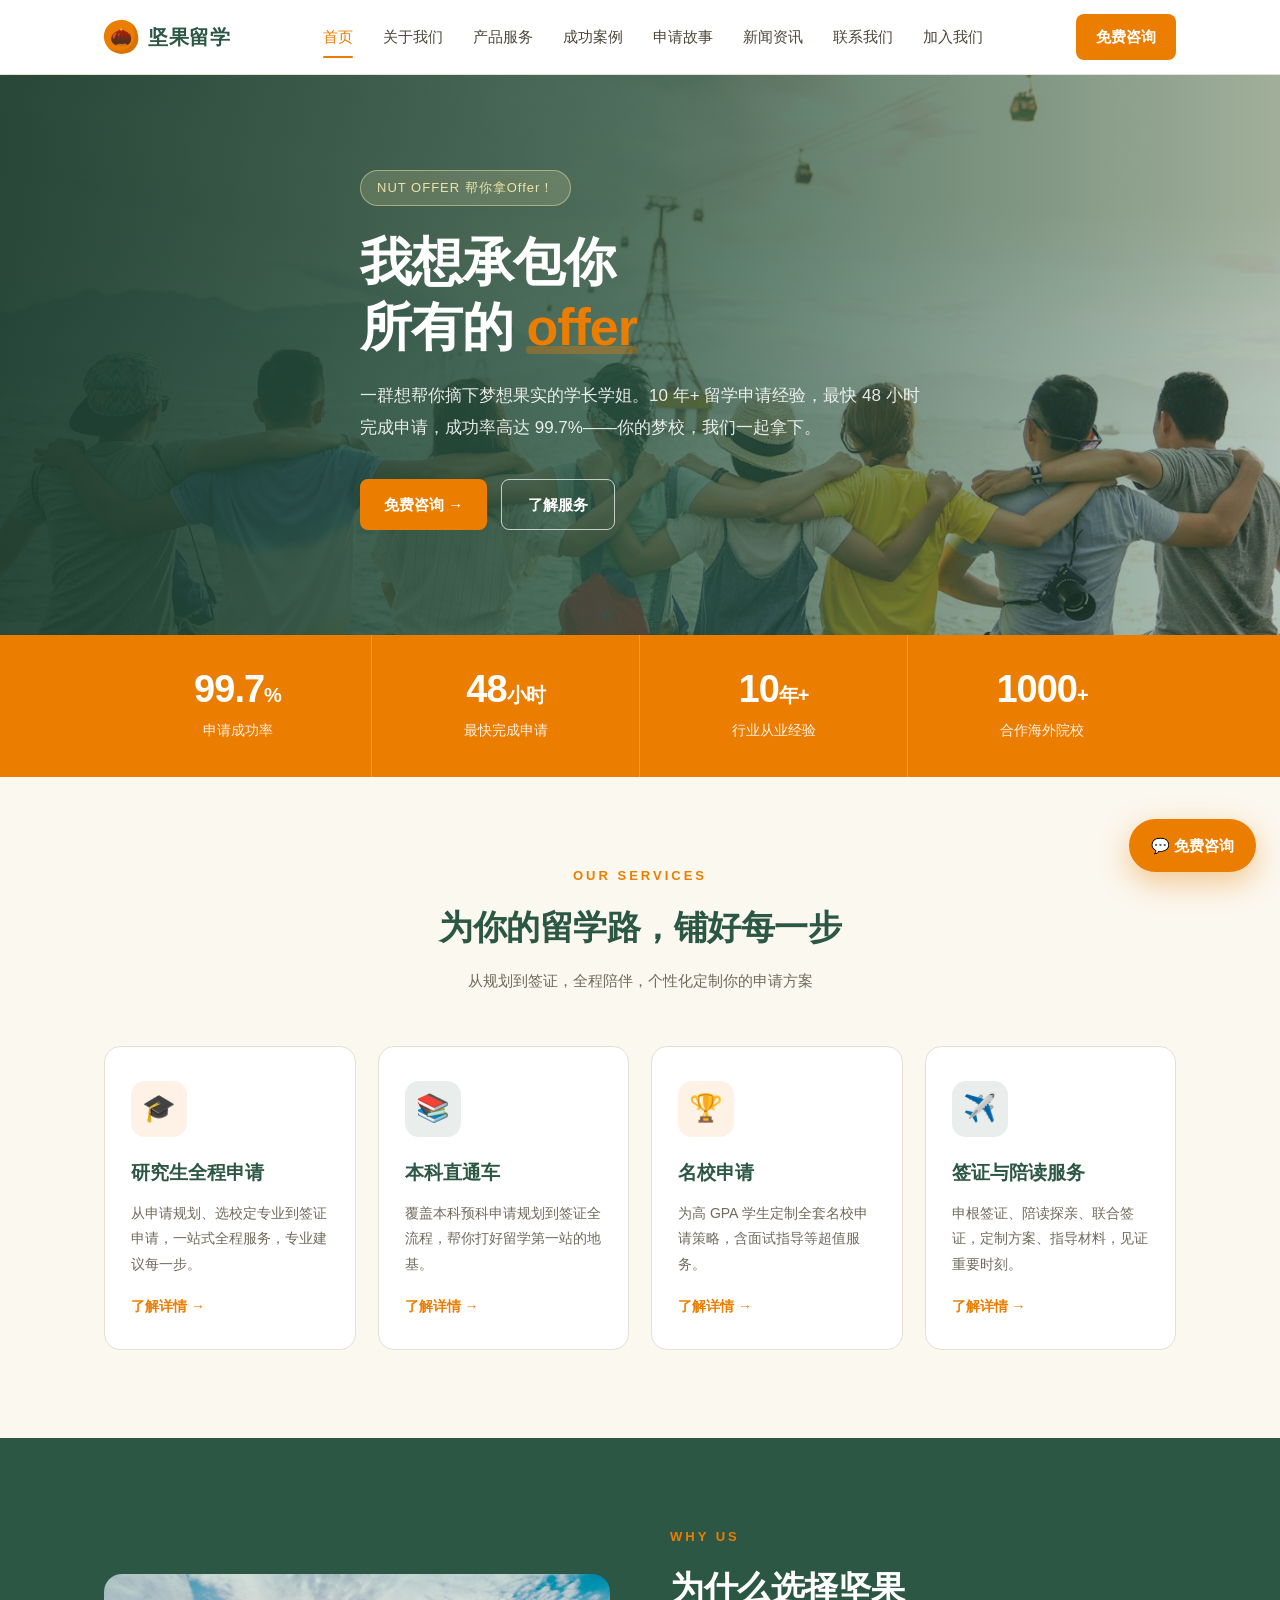
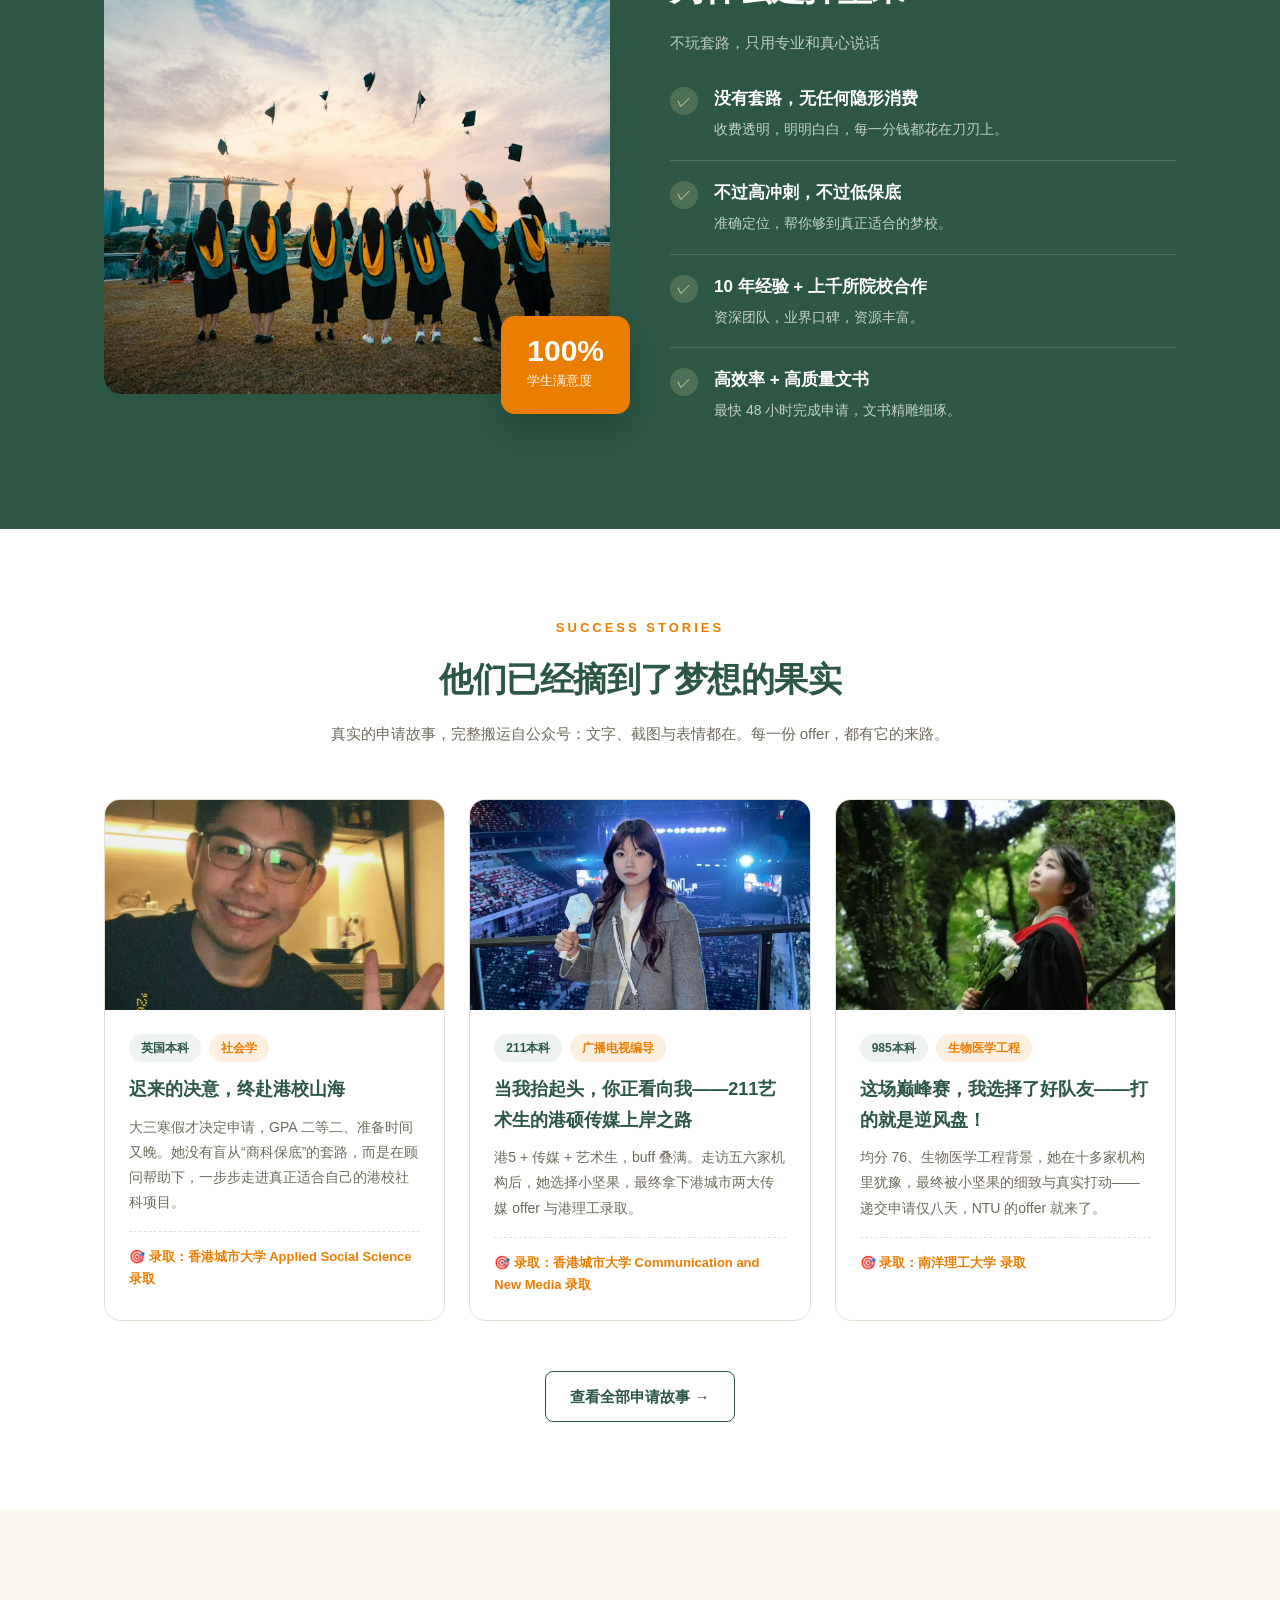
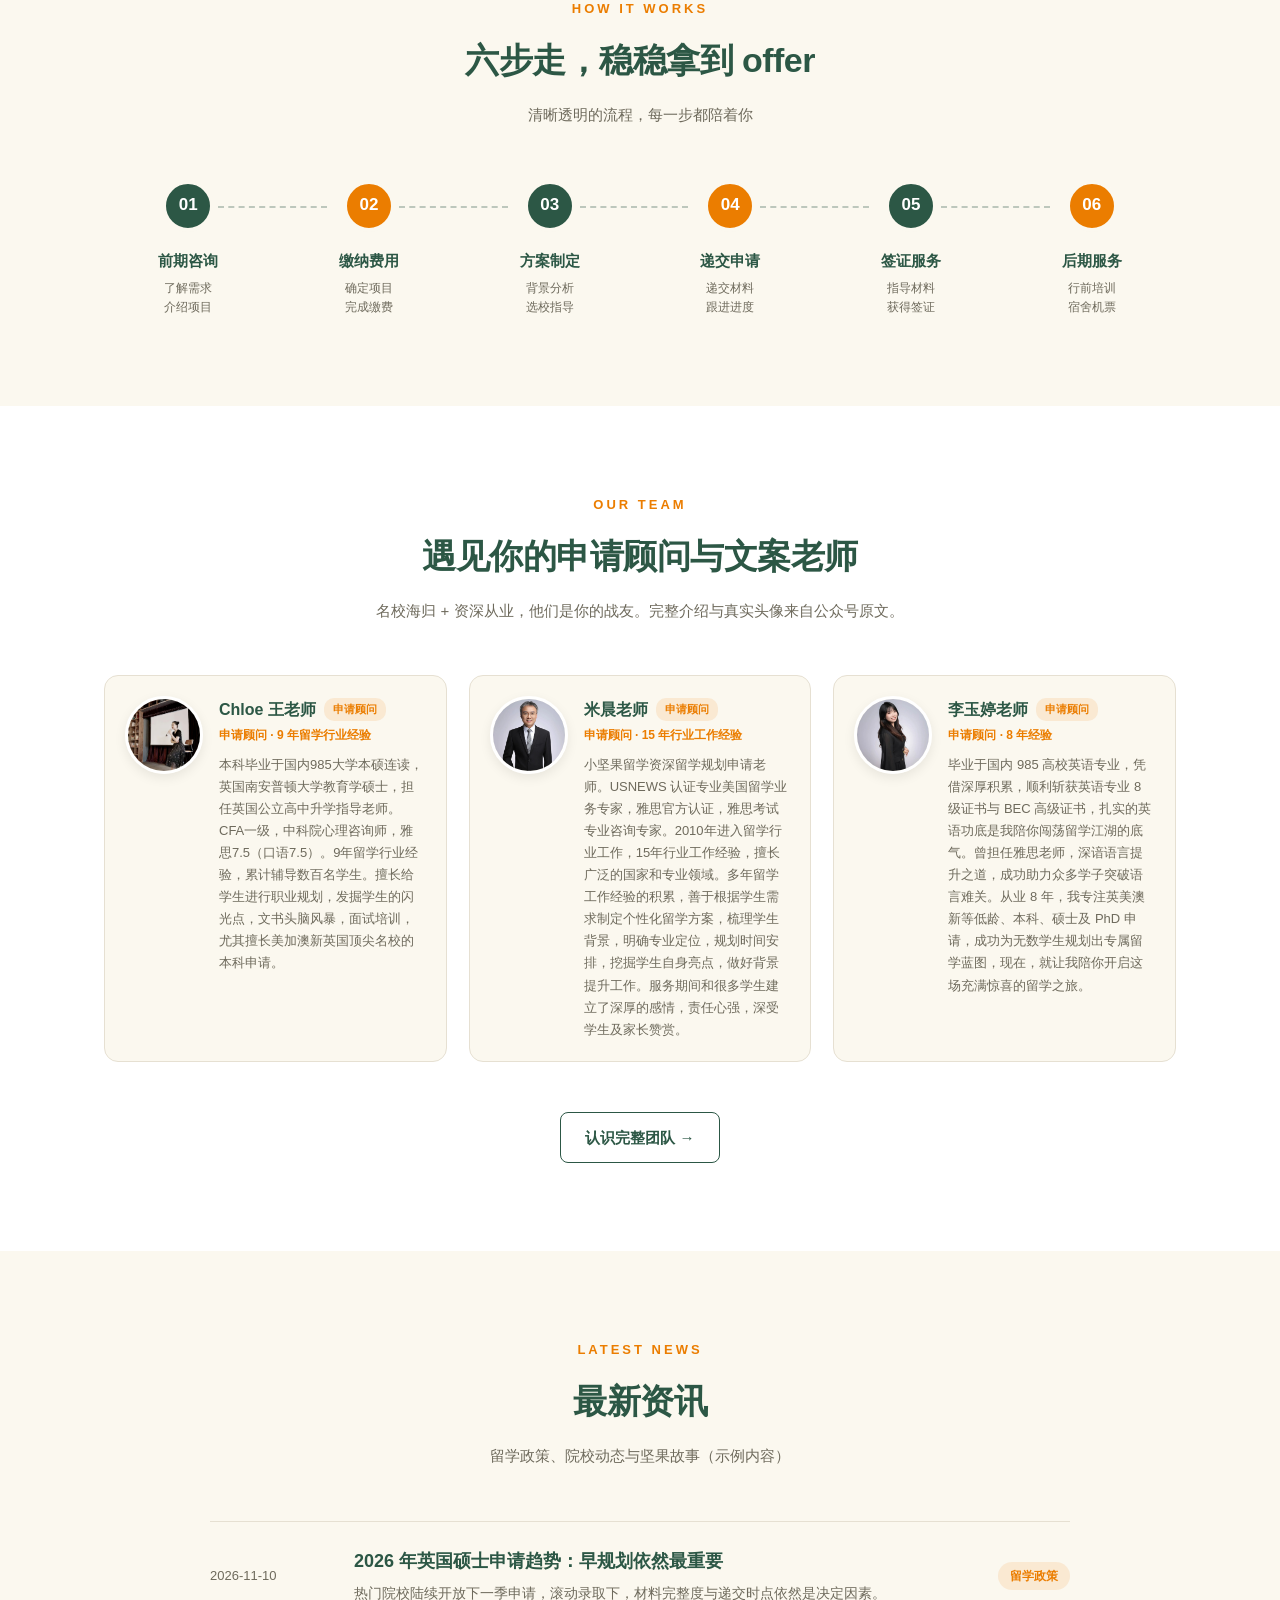
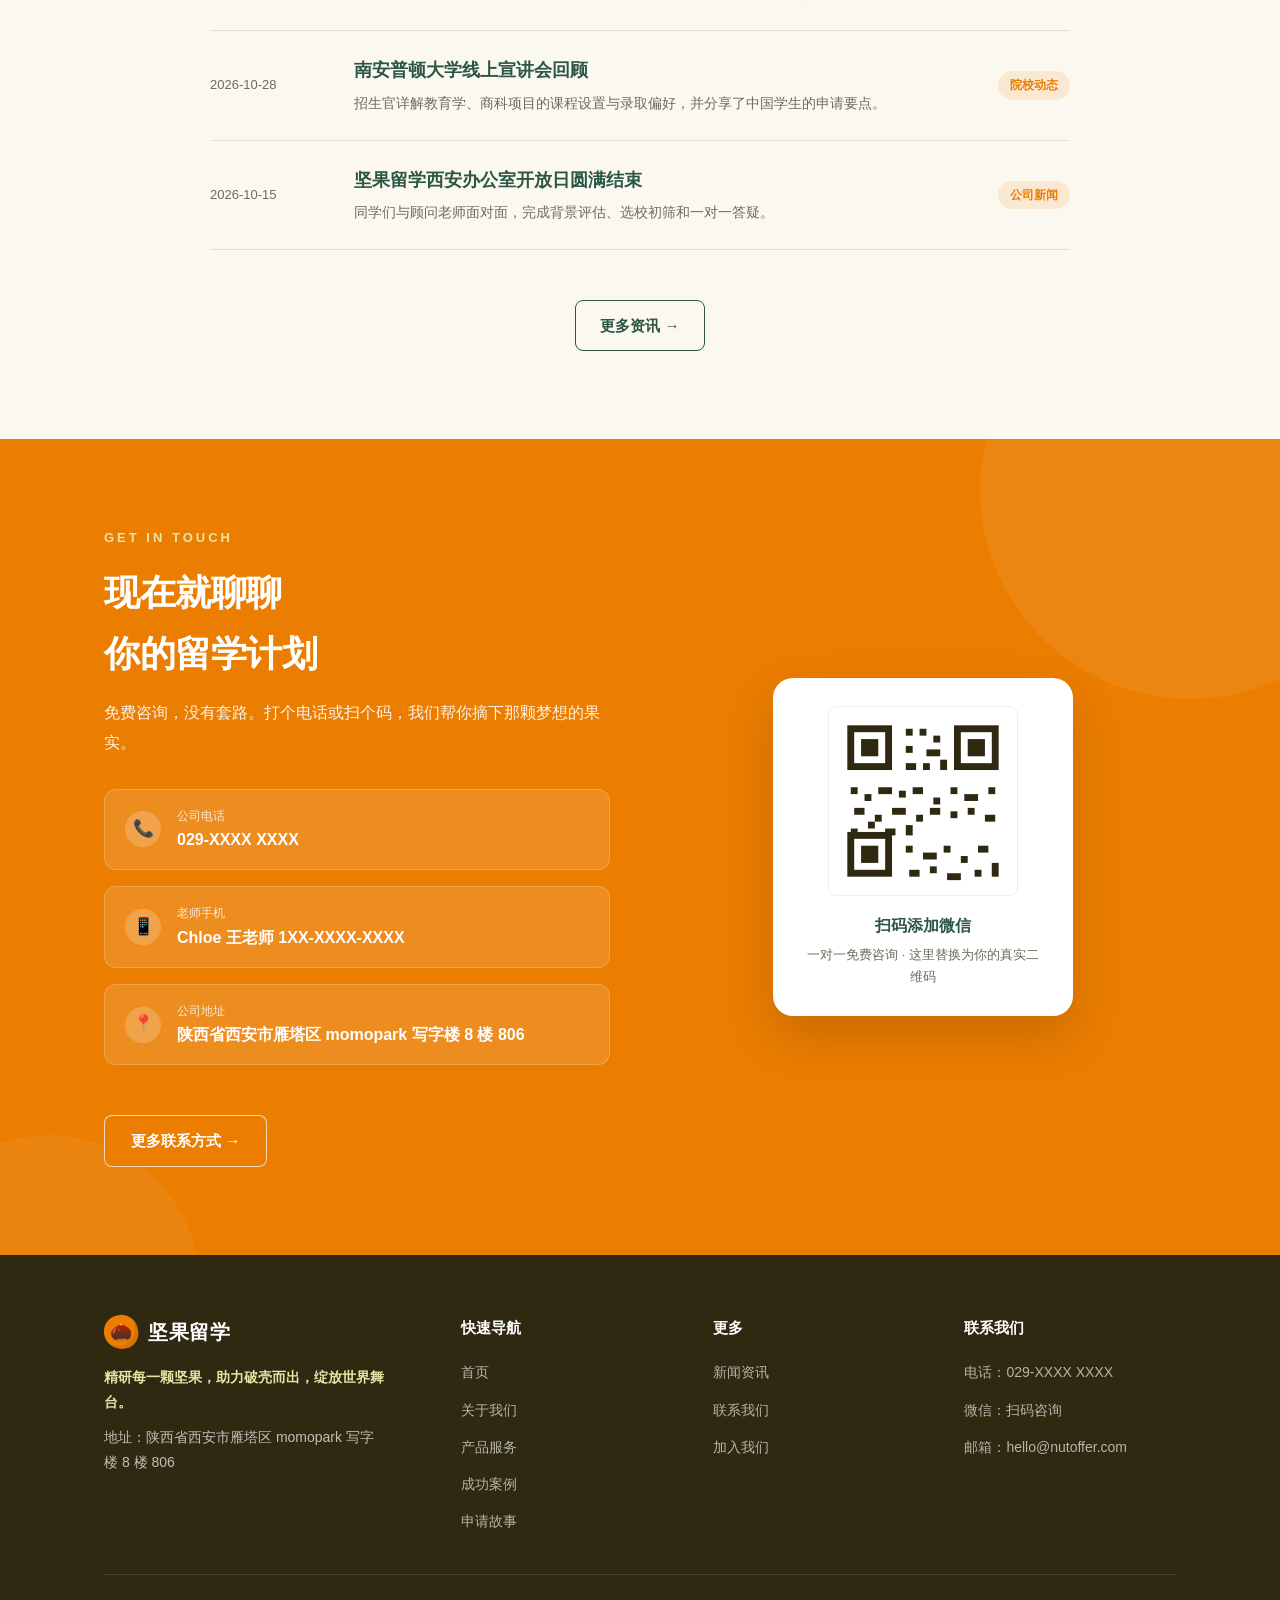
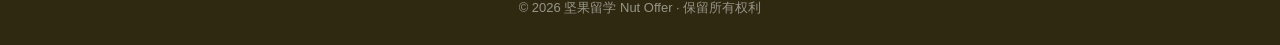
==== commit d5722055: "更新首页标语：NUT OFFER 帮你拿Offer！" ====
--- a/index.html
+++ b/index.html
@@ -18,7 +18,7 @@
   <img class="hero-bg" src="assets/hero.jpg" alt="年轻学生结伴看世界">
   <div class="hero-overlay"></div>
   <div class="wrap hero-inner">
-    <span class="hero-tag">NUT OFFER · 精研每一颗坚果</span>
+    <span class="hero-tag">NUT OFFER 帮你拿Offer！</span>
     <h1>我想承包你<br>所有的 <span class="hl">offer</span></h1>
     <p class="hero-desc">一群想帮你摘下梦想果实的学长学姐。10 年+ 留学申请经验，最快 48 小时完成申请，成功率高达 99.7%——你的梦校，我们一起拿下。</p>
     <div class="hero-btns">
